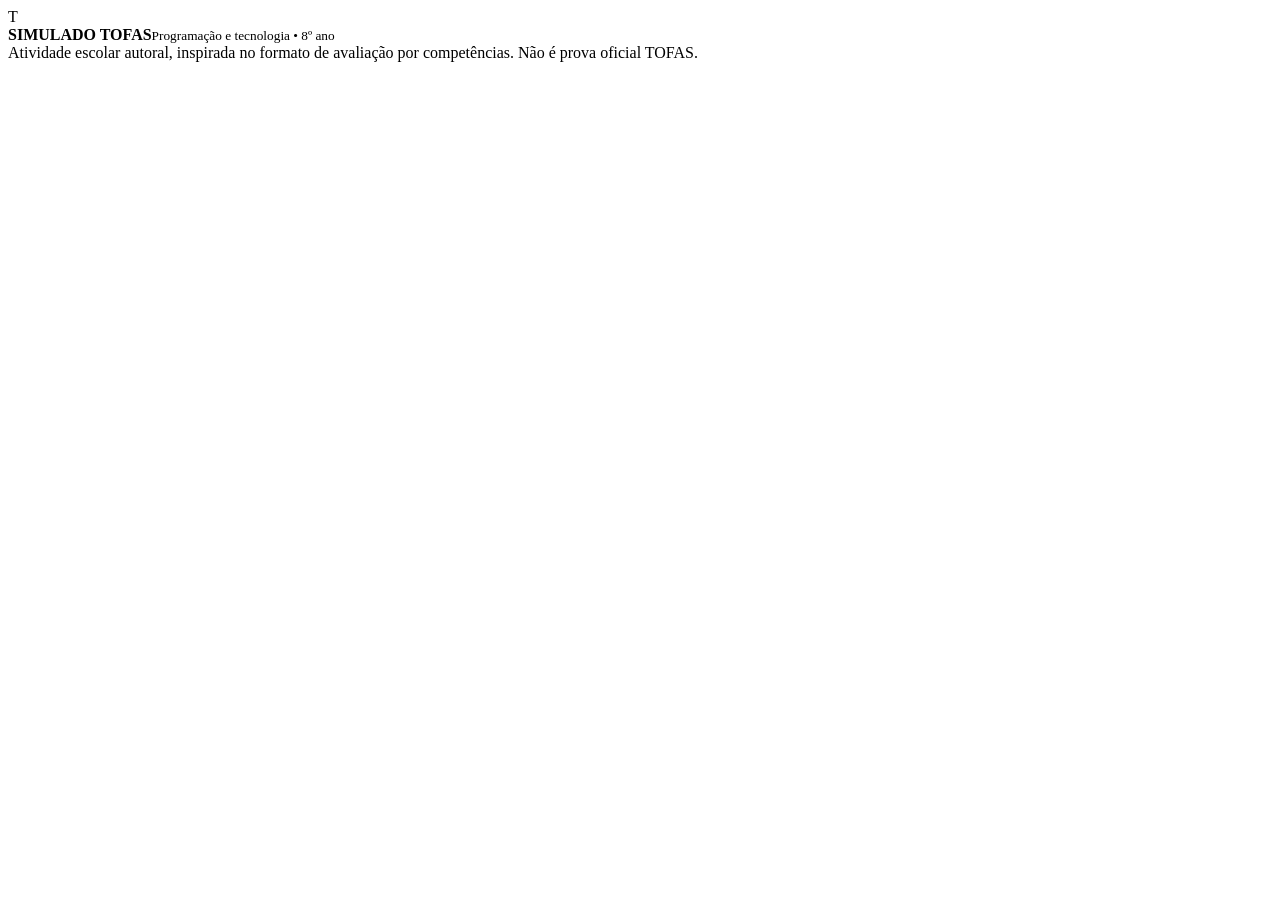
==== index.html @ 2ec4be5d "Inicia site do simulado de programação do 8º ano" ====
<!doctype html>
<html lang="pt-BR"><head><meta charset="utf-8"><meta name="viewport" content="width=device-width, initial-scale=1">
<title>Simulado TOFAS • Programação • 8º ano</title>
<meta name="description" content="Avaliação de programação e tecnologia para o 8º ano.">
<link rel="stylesheet" href="style.css"></head><body><main class="shell">
<header class="head"><div class="mark">T</div><div><strong>SIMULADO TOFAS</strong><small>Programação e tecnologia • 8º ano</small></div></header>
<section id="app" aria-live="polite"></section>
<footer>Atividade escolar autoral, inspirada no formato de avaliação por competências. Não é prova oficial TOFAS.</footer>
</main><script src="config.js"></script><script src="questions.js"></script><script src="app.js"></script></body></html>
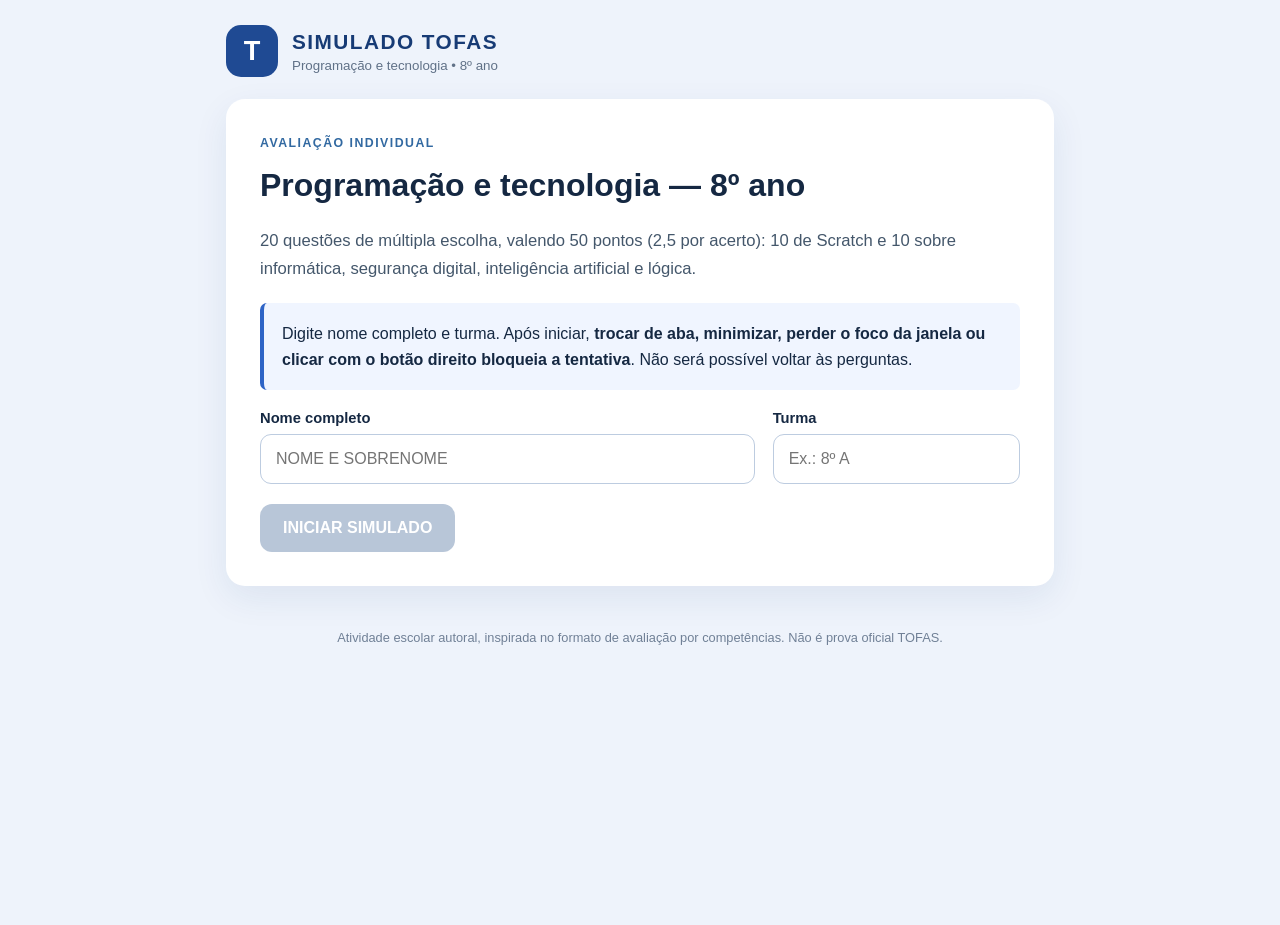
==== commit 975e9d65: "Atualizar cache da configuração do coletor para liberar início do simulado" ====
--- a/index.html
+++ b/index.html
@@ -6,4 +6,4 @@
 <header class="head"><div class="mark">T</div><div><strong>SIMULADO TOFAS</strong><small>Programação e tecnologia • 8º ano</small></div></header>
 <section id="app" aria-live="polite"></section>
 <footer>Atividade escolar autoral, inspirada no formato de avaliação por competências. Não é prova oficial TOFAS.</footer>
-</main><script src="config.js"></script><script src="questions.js"></script><script src="app.js"></script></body></html>
+</main><script src="config.js?v=20261103-2"></script><script src="questions.js"></script><script src="app.js"></script></body></html>
--- a/style.css
+++ b/style.css
@@ -0,0 +1 @@
+:root{font-family:Arial,Helvetica,sans-serif;color:#152842;background:#eef3fb;font-synthesis:none}*{box-sizing:border-box}body{margin:0;min-height:100vh}.shell{max-width:860px;margin:25px auto;padding:0 16px}.head{display:flex;align-items:center;gap:14px;margin-bottom:22px}.head strong{display:block;font-size:1.3rem;letter-spacing:.07em;color:#173b75}.head small{display:block;color:#607187;margin-top:4px}.mark{background:#1f4a93;color:#fff;border-radius:15px;width:52px;height:52px;display:grid;place-items:center;font-size:1.7rem;font-weight:800}.card{background:white;border-radius:19px;padding:34px;box-shadow:0 12px 35px #173b7515;margin-bottom:20px}.eyebrow{color:#3269a1;font-size:.77rem;letter-spacing:.12em;font-weight:800;text-transform:uppercase}h1{font-size:clamp(1.35rem,3vw,2rem);line-height:1.3;margin:14px 0 20px}.lead{font-size:1.04rem;line-height:1.7;color:#44576b}.note{background:#f0f5ff;border-left:4px solid #2e64c6;padding:18px;margin:20px 0;line-height:1.6;border-radius:7px}.fields{display:grid;grid-template-columns:2fr 1fr;gap:18px;margin:20px 0}label{font-weight:bold;font-size:.92rem}input{margin-top:8px;width:100%;padding:15px;border:1px solid #bdcce0;border-radius:11px;font-size:1rem}.btn{background:#1e4d9b;color:#fff;border:0;border-radius:12px;padding:15px 23px;font-size:1rem;font-weight:bold;cursor:pointer}.btn:disabled{background:#b8c6d8;cursor:not-allowed}.topbar{display:flex;justify-content:space-between;margin:12px 0;color:#445c79;font-weight:700}.progress{height:8px;background:#dbe6f6;border-radius:6px;margin:12px 0 22px;overflow:hidden}.progress span{display:block;height:100%;background:#386ccb}.options{display:grid;gap:12px;margin-top:23px}.option{display:flex;align-items:center;text-align:left;gap:12px;background:#fff;border:2px solid #dce5f1;border-radius:12px;padding:15px;cursor:pointer;font-size:1rem;color:#253449}.option b{background:#e6efff;color:#25509d;border-radius:9px;padding:9px 12px}.option.selected{border-color:#2e68cd;background:#ecf4ff}.actions{display:flex;align-items:center;justify-content:space-between;gap:10px;margin-top:22px}.blockstack{background:#f8fafd;border:1px solid #dce6f5;border-radius:14px;padding:16px;margin:16px 0}.block{background:#4a92d8;color:#fff;border-radius:9px;padding:10px 16px;margin:6px 0;max-width:max-content;font-size:.93rem}.block.event{background:#d59c2b}.block.control{background:#de963b}.block.looks{background:#9871c9}.block.variables{background:#c77f39}.big{font-size:4rem;font-weight:bold;color:#2b5da5}.centered{text-align:center;padding:65px 34px}.status{font-size:.9rem;color:#526276}footer{font-size:.8rem;text-align:center;color:#708096;padding:24px}@media(max-width:600px){.fields{grid-template-columns:1fr}.card{padding:22px}.actions{flex-direction:column;align-items:stretch}.btn{width:100%}}
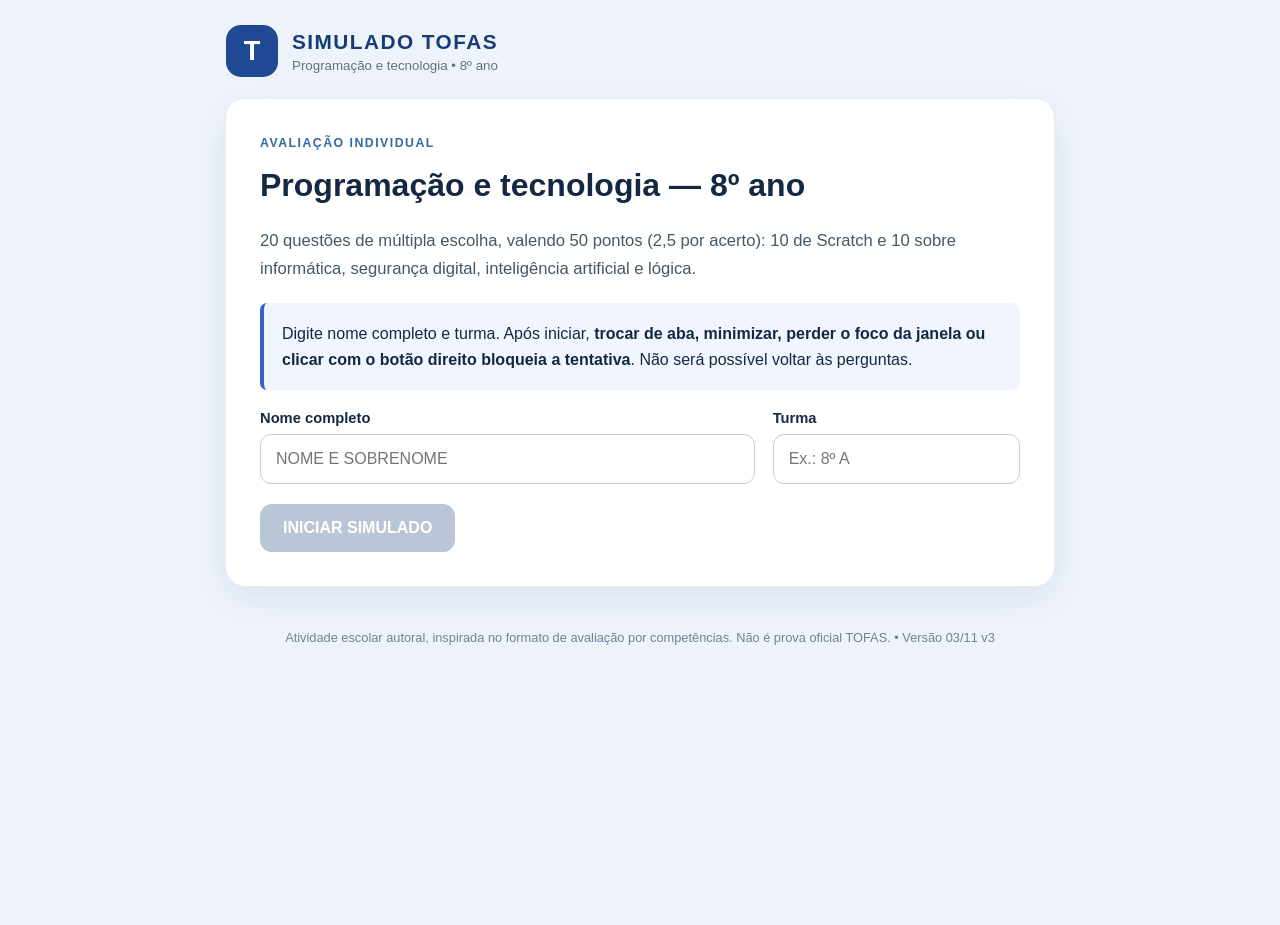
==== commit 48e14fa4: "Corrigir bloqueio: inicializar URL do coletor no HTML, sem depender do cache de config.js" ====
--- a/index.html
+++ b/index.html
@@ -5,5 +5,5 @@
 <link rel="stylesheet" href="style.css"></head><body><main class="shell">
 <header class="head"><div class="mark">T</div><div><strong>SIMULADO TOFAS</strong><small>Programação e tecnologia • 8º ano</small></div></header>
 <section id="app" aria-live="polite"></section>
-<footer>Atividade escolar autoral, inspirada no formato de avaliação por competências. Não é prova oficial TOFAS.</footer>
-</main><script src="config.js?v=20261103-2"></script><script src="questions.js"></script><script src="app.js"></script></body></html>
+<footer>Atividade escolar autoral, inspirada no formato de avaliação por competências. Não é prova oficial TOFAS. <span aria-label="versão do simulado">• Versão 03/11 v3</span></footer>
+</main><script>window.RESULTS_URL = "https://script.google.com/macros/s/AKfycbxChW4EObIkQLevZ5S-FVOObmCHZJTHduJzIgsK1MVhsCnju5KCmjc6ACoO1crTVO1F0A/exec";</script><script src="questions.js"></script><script src="app.js?v=20261103-3"></script></body></html>
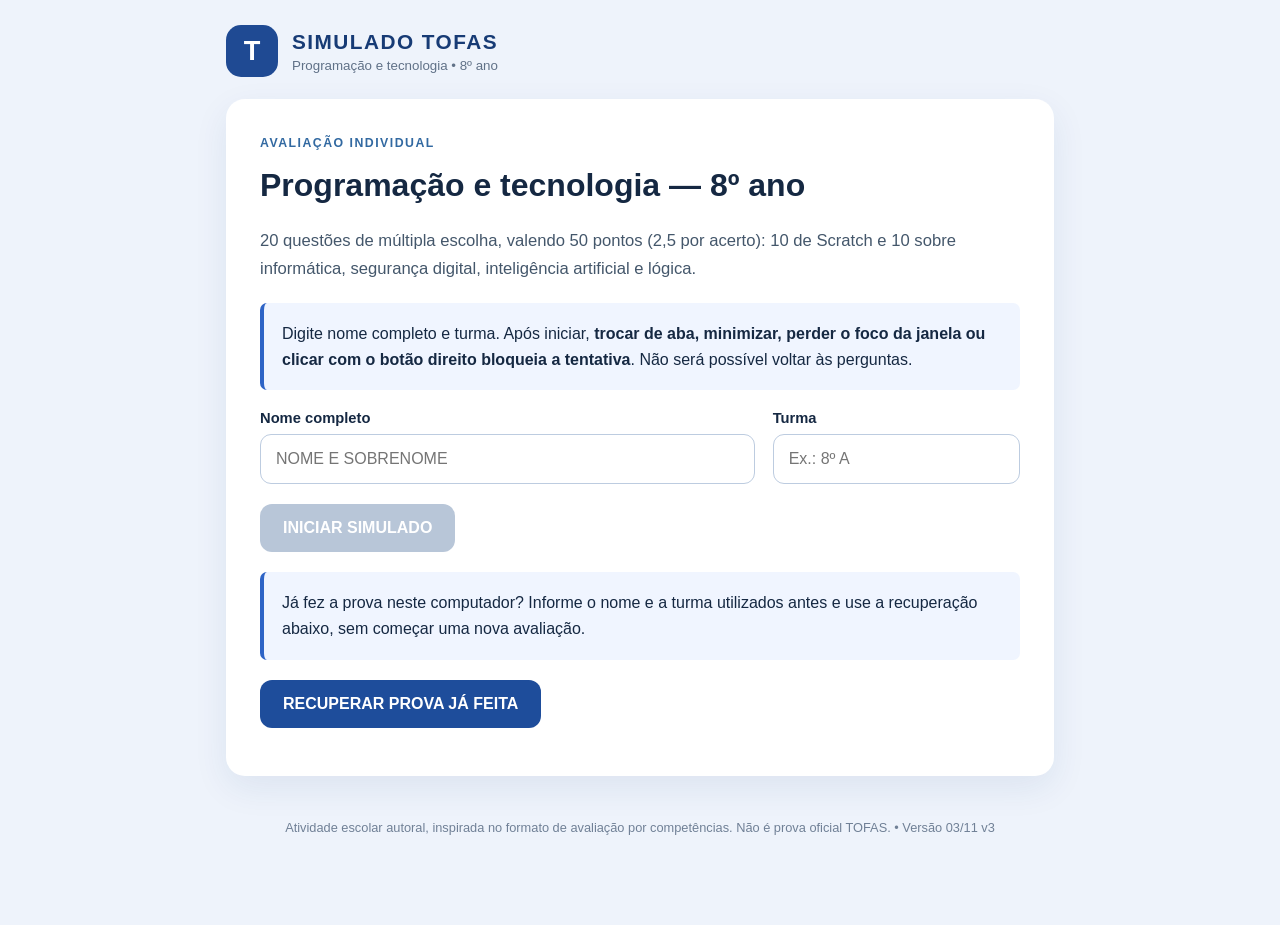
==== commit 685fa6eb: "Atualizar cache da avaliação regular com recuperação de prova salva" ====
--- a/index.html
+++ b/index.html
@@ -6,4 +6,4 @@
 <header class="head"><div class="mark">T</div><div><strong>SIMULADO TOFAS</strong><small>Programação e tecnologia • 8º ano</small></div></header>
 <section id="app" aria-live="polite"></section>
 <footer>Atividade escolar autoral, inspirada no formato de avaliação por competências. Não é prova oficial TOFAS. <span aria-label="versão do simulado">• Versão 03/11 v3</span></footer>
-</main><script>window.RESULTS_URL = "https://script.google.com/macros/s/AKfycbxChW4EObIkQLevZ5S-FVOObmCHZJTHduJzIgsK1MVhsCnju5KCmjc6ACoO1crTVO1F0A/exec";</script><script src="questions.js"></script><script src="app.js?v=20261103-3"></script></body></html>
+</main><script>window.RESULTS_URL = "https://script.google.com/macros/s/AKfycbxChW4EObIkQLevZ5S-FVOObmCHZJTHduJzIgsK1MVhsCnju5KCmjc6ACoO1crTVO1F0A/exec";</script><script src="questions.js"></script><script src="app.js?v=20261104-6"></script></body></html>
